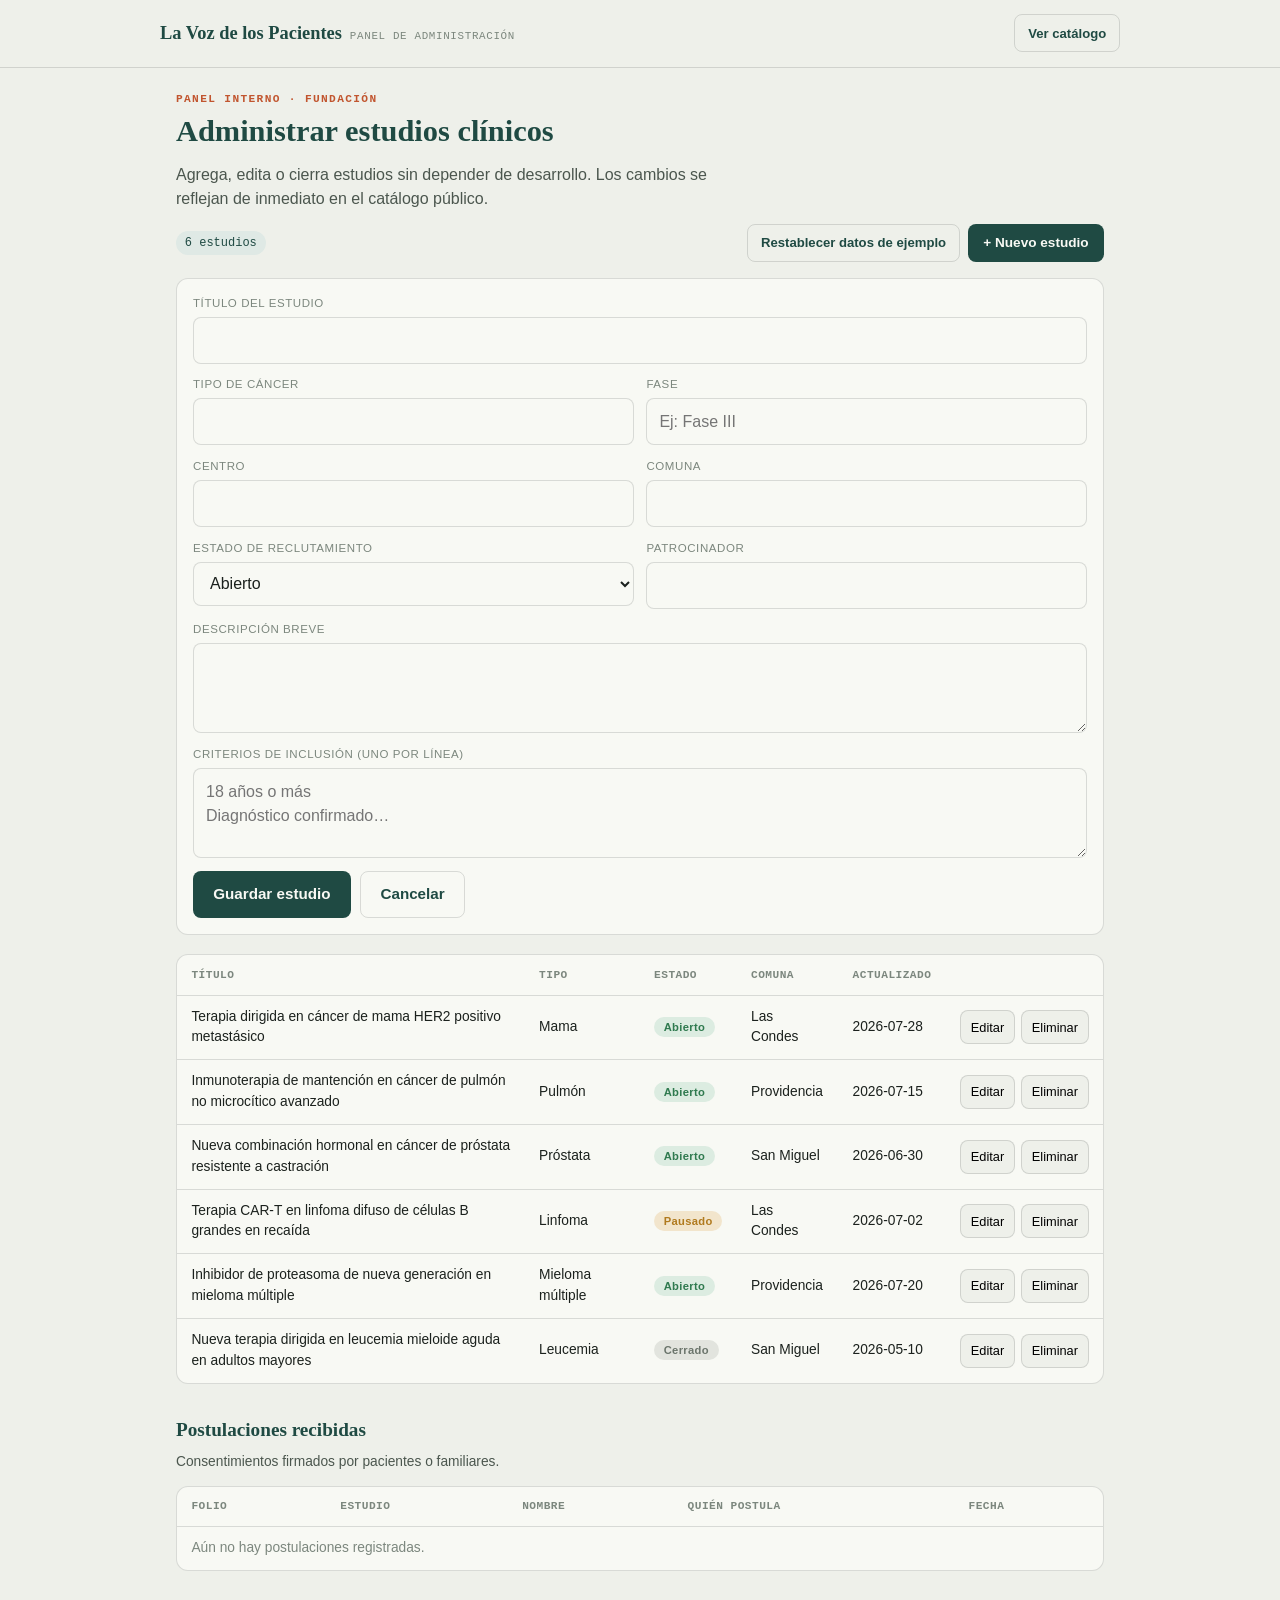
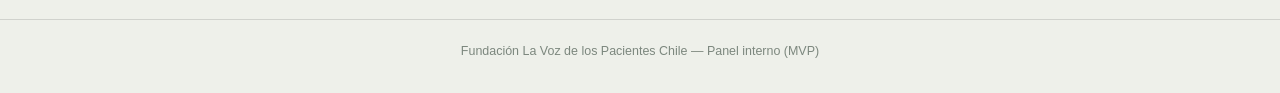
==== admin.html @ 6be52eda "MVP inicial: catálogo, ficha de estudio, consentimiento informado y admin Prototipo cliente-only (si" ====
<!DOCTYPE html>
<html lang="es-CL">
<head>
<meta charset="UTF-8">
<meta name="viewport" content="width=device-width, initial-scale=1, viewport-fit=cover">
<title>Administración — Estudios Clínicos Oncológicos</title>
<meta name="theme-color" content="#1f4a43">
<link rel="manifest" href="./manifest.json">
<link rel="icon" href="./icons/icon-192.png">
<link rel="stylesheet" href="./css/estilos.css">
</head>
<body>

<header class="app-header">
  <div class="header-inner">
    <a class="brand" href="./index.html">
      <span class="mark">La Voz de los Pacientes</span>
      <span class="tagline">Panel de administración</span>
    </a>
    <a class="btn btn-ghost" href="./index.html" style="min-height:38px; padding:0.4rem 0.8rem; font-size:0.82rem;">Ver catálogo</a>
  </div>
</header>

<main class="container">
  <span class="eyebrow">Panel interno · Fundación</span>
  <h1>Administrar estudios clínicos</h1>
  <p class="lede">Agrega, edita o cierra estudios sin depender de desarrollo. Los cambios se reflejan de inmediato en el catálogo público.</p>

  <div class="admin-toolbar">
    <span class="badge-count" id="contador-estudios">0 estudios</span>
    <div style="display:flex; gap:0.5rem; flex-wrap:wrap;">
      <button class="btn btn-ghost" id="btn-restablecer" style="min-height:38px; padding:0.4rem 0.8rem; font-size:0.82rem;">Restablecer datos de ejemplo</button>
      <button class="btn btn-primary" id="btn-nuevo" style="min-height:38px; padding:0.4rem 0.9rem; font-size:0.85rem;">+ Nuevo estudio</button>
    </div>
  </div>

  <form class="admin-form" id="form-estudio" hidden>
    <input type="hidden" id="f-id">
    <div class="field span-2">
      <label for="f-titulo">Título del estudio</label>
      <input type="text" id="f-titulo" required>
    </div>
    <div class="field">
      <label for="f-cancer">Tipo de cáncer</label>
      <input type="text" id="f-cancer" required>
    </div>
    <div class="field">
      <label for="f-fase">Fase</label>
      <input type="text" id="f-fase" placeholder="Ej: Fase III" required>
    </div>
    <div class="field">
      <label for="f-centro">Centro</label>
      <input type="text" id="f-centro" required>
    </div>
    <div class="field">
      <label for="f-comuna">Comuna</label>
      <input type="text" id="f-comuna" required>
    </div>
    <div class="field">
      <label for="f-estado">Estado de reclutamiento</label>
      <select id="f-estado">
        <option value="abierto">Abierto</option>
        <option value="pausado">Pausado</option>
        <option value="cerrado">Cerrado</option>
      </select>
    </div>
    <div class="field">
      <label for="f-patrocinador">Patrocinador</label>
      <input type="text" id="f-patrocinador">
    </div>
    <div class="field span-2">
      <label for="f-descripcion">Descripción breve</label>
      <textarea id="f-descripcion" required></textarea>
    </div>
    <div class="field span-2">
      <label for="f-criterios">Criterios de inclusión (uno por línea)</label>
      <textarea id="f-criterios" placeholder="18 años o más&#10;Diagnóstico confirmado…"></textarea>
    </div>
    <div class="span-2" style="display:flex; gap:0.6rem;">
      <button type="submit" class="btn btn-primary">Guardar estudio</button>
      <button type="button" class="btn btn-ghost" id="btn-cancelar-form">Cancelar</button>
    </div>
  </form>

  <div class="admin-table-wrap">
    <table class="admin-table">
      <thead>
        <tr>
          <th>Título</th>
          <th>Tipo</th>
          <th>Estado</th>
          <th>Comuna</th>
          <th>Actualizado</th>
          <th></th>
        </tr>
      </thead>
      <tbody id="tabla-estudios"></tbody>
    </table>
  </div>

  <h2 style="margin-top:2rem;">Postulaciones recibidas</h2>
  <p class="lede" style="font-size:0.86rem;">Consentimientos firmados por pacientes o familiares.</p>
  <div class="admin-table-wrap">
    <table class="admin-table">
      <thead>
        <tr>
          <th>Folio</th>
          <th>Estudio</th>
          <th>Nombre</th>
          <th>Quién postula</th>
          <th>Fecha</th>
        </tr>
      </thead>
      <tbody id="tabla-postulaciones"></tbody>
    </table>
  </div>
</main>

<footer class="app-footer">
  Fundación La Voz de los Pacientes Chile — Panel interno (MVP)
</footer>

<div id="toast" class="toast"></div>

<script src="./js/estudios.js"></script>
<script src="./js/admin.js"></script>
</body>
</html>
---- css/estilos.css ----
/* ---------- Tokens ---------- */
:root {
  --paper: #eef0ea;
  --paper-raised: #f8f9f4;
  --ink: #1b211d;
  --ink-soft: #4b564e;
  --ink-faint: #7c877e;
  --primary: #1f4a43;
  --primary-soft: #dfe9e5;
  --accent: #c1552f;
  --accent-soft: #f3ded4;
  --gold: #b98a2e;
  --line: rgba(27, 33, 29, 0.14);
  --shadow: 0 1px 2px rgba(20, 30, 25, 0.06), 0 8px 24px rgba(20, 30, 25, 0.08);

  --status-open: #2f7a4f;
  --status-open-bg: #dcece1;
  --status-paused: #b07a1e;
  --status-paused-bg: #f2e5cc;
  --status-closed: #6b756c;
  --status-closed-bg: #e2e4de;

  --radius: 12px;
  --radius-sm: 8px;
  --font-display: Georgia, "Iowan Old Style", "Palatino Linotype", serif;
  --font-body: -apple-system, "Segoe UI", Roboto, "Helvetica Neue", Arial, sans-serif;
  --font-mono: ui-monospace, "SF Mono", Consolas, monospace;
}

@media (prefers-color-scheme: dark) {
  :root {
    --paper: #131e1a;
    --paper-raised: #1a2823;
    --ink: #ecefe8;
    --ink-soft: #aebaaf;
    --ink-faint: #7f8c80;
    --primary: #74c2b0;
    --primary-soft: #203330;
    --accent: #e2895e;
    --accent-soft: #3a2a21;
    --gold: #dab160;
    --line: rgba(236, 239, 232, 0.16);
    --shadow: 0 1px 2px rgba(0, 0, 0, 0.35), 0 8px 24px rgba(0, 0, 0, 0.3);
    --status-open: #6fc796;
    --status-open-bg: #1c3226;
    --status-paused: #dab160;
    --status-paused-bg: #362a17;
    --status-closed: #9aa39b;
    --status-closed-bg: #232e28;
  }
}
:root[data-theme="dark"] {
  --paper: #131e1a;
  --paper-raised: #1a2823;
  --ink: #ecefe8;
  --ink-soft: #aebaaf;
  --ink-faint: #7f8c80;
  --primary: #74c2b0;
  --primary-soft: #203330;
  --accent: #e2895e;
  --accent-soft: #3a2a21;
  --gold: #dab160;
  --line: rgba(236, 239, 232, 0.16);
  --shadow: 0 1px 2px rgba(0, 0, 0, 0.35), 0 8px 24px rgba(0, 0, 0, 0.3);
  --status-open: #6fc796;
  --status-open-bg: #1c3226;
  --status-paused: #dab160;
  --status-paused-bg: #362a17;
  --status-closed: #9aa39b;
  --status-closed-bg: #232e28;
}
:root[data-theme="light"] {
  --paper: #eef0ea;
  --paper-raised: #f8f9f4;
  --ink: #1b211d;
  --ink-soft: #4b564e;
  --ink-faint: #7c877e;
  --primary: #1f4a43;
  --primary-soft: #dfe9e5;
  --accent: #c1552f;
  --accent-soft: #f3ded4;
  --gold: #b98a2e;
  --line: rgba(27, 33, 29, 0.14);
  --shadow: 0 1px 2px rgba(20, 30, 25, 0.06), 0 8px 24px rgba(20, 30, 25, 0.08);
  --status-open: #2f7a4f;
  --status-open-bg: #dcece1;
  --status-paused: #b07a1e;
  --status-paused-bg: #f2e5cc;
  --status-closed: #6b756c;
  --status-closed-bg: #e2e4de;
}

/* ---------- Reset ---------- */
* { box-sizing: border-box; }
html { -webkit-text-size-adjust: 100%; }
body {
  margin: 0;
  background: var(--paper);
  color: var(--ink);
  font-family: var(--font-body);
  line-height: 1.5;
  -webkit-font-smoothing: antialiased;
}
img { max-width: 100%; display: block; }
a { color: inherit; }
button { font: inherit; }
:focus-visible {
  outline: 2px solid var(--accent);
  outline-offset: 2px;
}

/* ---------- Layout shell ---------- */
.app-header {
  position: sticky;
  top: 0;
  z-index: 10;
  background: var(--paper);
  border-bottom: 1px solid var(--line);
  padding: 0.9rem 1rem;
}
.app-header .header-inner {
  max-width: 960px;
  margin: 0 auto;
  display: flex;
  align-items: center;
  justify-content: space-between;
  gap: 0.75rem;
}
.brand {
  display: flex;
  align-items: baseline;
  gap: 0.5rem;
  text-decoration: none;
  color: var(--primary);
  min-width: 0;
  flex-shrink: 1;
}
.brand .mark {
  font-family: var(--font-display);
  font-weight: 700;
  font-size: 1.15rem;
  overflow: hidden;
  text-overflow: ellipsis;
  white-space: nowrap;
  min-width: 0;
}
.brand .tagline {
  font-family: var(--font-mono);
  font-size: 0.68rem;
  letter-spacing: 0.06em;
  text-transform: uppercase;
  color: var(--ink-faint);
  display: none;
}
@media (min-width: 600px) {
  .brand .tagline { display: inline; }
}
.header-inner .btn { flex-shrink: 0; }

.container {
  max-width: 960px;
  margin: 0 auto;
  padding: 1.1rem 1rem 3rem;
}

.app-footer {
  border-top: 1px solid var(--line);
  padding: 1.4rem 1rem 2rem;
  text-align: center;
  font-size: 0.78rem;
  color: var(--ink-faint);
}

/* ---------- Typography ---------- */
h1, h2, h3 {
  font-family: var(--font-display);
  color: var(--primary);
  text-wrap: balance;
  margin: 0 0 0.5rem;
}
h1 { font-size: clamp(1.5rem, 5vw, 1.9rem); }
h2 { font-size: 1.2rem; }
h3 { font-size: 1.02rem; }
p { margin: 0 0 0.8rem; }
.eyebrow {
  font-family: var(--font-mono);
  font-size: 0.7rem;
  letter-spacing: 0.12em;
  text-transform: uppercase;
  color: var(--accent);
  font-weight: 600;
}
.lede {
  color: var(--ink-soft);
  max-width: 60ch;
}

/* ---------- Buttons ---------- */
.btn {
  display: inline-flex;
  align-items: center;
  justify-content: center;
  gap: 0.5rem;
  min-height: 46px;
  padding: 0.7rem 1.2rem;
  border-radius: var(--radius-sm);
  border: 1px solid transparent;
  font-size: 0.95rem;
  font-weight: 600;
  cursor: pointer;
  text-decoration: none;
  transition: transform 0.06s ease, background 0.15s ease;
}
.btn:active { transform: scale(0.98); }
.btn-primary { background: var(--primary); color: var(--paper-raised); }
.btn-primary:hover { background: color-mix(in srgb, var(--primary) 88%, black); }
.btn-accent { background: var(--accent); color: #fff8f4; }
.btn-ghost { background: transparent; color: var(--primary); border-color: var(--line); }
.btn-ghost:hover { background: var(--primary-soft); }
.btn-block { width: 100%; }
.btn[disabled] { opacity: 0.5; cursor: not-allowed; }

/* ---------- Filters ---------- */
.filters {
  display: flex;
  flex-direction: column;
  gap: 0.6rem;
  margin-bottom: 1.2rem;
}
.filters .filter-row {
  display: grid;
  grid-template-columns: 1fr 1fr;
  gap: 0.6rem;
}
.field {
  display: flex;
  flex-direction: column;
  gap: 0.3rem;
}
.field label {
  font-size: 0.72rem;
  text-transform: uppercase;
  letter-spacing: 0.05em;
  color: var(--ink-faint);
}
select, input[type="text"], input[type="search"], textarea {
  font: inherit;
  padding: 0.65rem 0.75rem;
  border-radius: var(--radius-sm);
  border: 1px solid var(--line);
  background: var(--paper-raised);
  color: var(--ink);
  min-height: 44px;
}
textarea { min-height: 90px; resize: vertical; }
.search-box {
  display: flex;
  gap: 0.5rem;
}
.search-box input { flex: 1; }

.chip-row {
  display: flex;
  gap: 0.5rem;
  flex-wrap: wrap;
}
.chip {
  font-size: 0.8rem;
  padding: 0.35rem 0.75rem;
  border-radius: 999px;
  border: 1px solid var(--line);
  background: var(--paper-raised);
  color: var(--ink-soft);
  cursor: pointer;
}
.chip[aria-pressed="true"] {
  background: var(--primary);
  border-color: var(--primary);
  color: var(--paper-raised);
}

/* ---------- Study cards ---------- */
.result-count {
  font-size: 0.8rem;
  color: var(--ink-faint);
  margin-bottom: 0.7rem;
}
.study-grid {
  display: grid;
  grid-template-columns: 1fr;
  gap: 0.9rem;
}
@media (min-width: 640px) {
  .study-grid { grid-template-columns: 1fr 1fr; }
}
@media (min-width: 900px) {
  .study-grid { grid-template-columns: 1fr 1fr 1fr; }
}

.study-card {
  display: flex;
  flex-direction: column;
  gap: 0.55rem;
  background: var(--paper-raised);
  border: 1px solid var(--line);
  border-radius: var(--radius);
  padding: 1rem;
  text-decoration: none;
  color: var(--ink);
  box-shadow: var(--shadow);
}
.study-card .top-row {
  display: flex;
  justify-content: space-between;
  align-items: flex-start;
  gap: 0.5rem;
}
.study-card h3 { margin: 0; font-size: 1rem; }
.study-card .center {
  font-size: 0.82rem;
  color: var(--ink-soft);
}
.study-card .meta {
  font-family: var(--font-mono);
  font-size: 0.74rem;
  color: var(--ink-faint);
  display: flex;
  gap: 0.5rem;
  flex-wrap: wrap;
}

.status-pill {
  font-size: 0.7rem;
  font-weight: 700;
  letter-spacing: 0.03em;
  padding: 0.25rem 0.6rem;
  border-radius: 999px;
  white-space: nowrap;
  flex-shrink: 0;
}
.status-abierto { background: var(--status-open-bg); color: var(--status-open); }
.status-pausado { background: var(--status-paused-bg); color: var(--status-paused); }
.status-cerrado { background: var(--status-closed-bg); color: var(--status-closed); }

.empty-state {
  text-align: center;
  padding: 3rem 1rem;
  color: var(--ink-faint);
}

/* ---------- Study detail ---------- */
.detail-header {
  margin-bottom: 1rem;
}
.detail-header .top-row {
  display: flex;
  justify-content: space-between;
  align-items: flex-start;
  gap: 0.75rem;
  margin-bottom: 0.4rem;
}
.detail-block {
  background: var(--paper-raised);
  border: 1px solid var(--line);
  border-radius: var(--radius);
  padding: 1rem;
  margin-bottom: 0.9rem;
}
.detail-block h3 {
  font-size: 0.85rem;
  text-transform: uppercase;
  letter-spacing: 0.04em;
  color: var(--ink-faint);
  font-family: var(--font-mono);
  margin-bottom: 0.6rem;
}
.criteria-list {
  margin: 0;
  padding-left: 1.1rem;
}
.criteria-list li { margin-bottom: 0.4rem; font-size: 0.92rem; }

.info-grid {
  display: grid;
  grid-template-columns: 1fr 1fr;
  gap: 0.8rem;
}
.info-grid .item .label {
  font-size: 0.7rem;
  text-transform: uppercase;
  color: var(--ink-faint);
  letter-spacing: 0.04em;
}
.info-grid .item .value {
  font-weight: 600;
  font-size: 0.95rem;
}

.sticky-cta {
  position: sticky;
  bottom: 0;
  padding: 0.8rem 1rem calc(0.8rem + env(safe-area-inset-bottom));
  background: linear-gradient(to top, var(--paper) 70%, transparent);
  margin: 0 -1rem;
}

/* ---------- Consent modal ---------- */
.modal-overlay {
  position: fixed;
  inset: 0;
  background: rgba(15, 20, 17, 0.5);
  display: flex;
  align-items: flex-end;
  justify-content: center;
  z-index: 50;
  padding: 0;
}
@media (min-width: 640px) {
  .modal-overlay { align-items: center; padding: 1.5rem; }
}
.modal-overlay[hidden] { display: none; }

.modal {
  background: var(--paper);
  width: 100%;
  max-width: 560px;
  max-height: 92vh;
  overflow-y: auto;
  border-radius: var(--radius) var(--radius) 0 0;
  padding: 1.25rem;
  box-shadow: var(--shadow);
}
@media (min-width: 640px) {
  .modal { border-radius: var(--radius); }
}
.modal-header {
  display: flex;
  justify-content: space-between;
  align-items: flex-start;
  gap: 0.75rem;
  margin-bottom: 0.9rem;
}
.modal-close {
  background: none;
  border: none;
  font-size: 1.3rem;
  color: var(--ink-faint);
  cursor: pointer;
  line-height: 1;
  padding: 0.25rem;
}
.consent-text {
  background: var(--paper-raised);
  border: 1px solid var(--line);
  border-radius: var(--radius-sm);
  padding: 0.9rem;
  font-size: 0.86rem;
  color: var(--ink-soft);
  max-height: 180px;
  overflow-y: auto;
  margin-bottom: 1rem;
}
.consent-text p { margin-bottom: 0.6rem; }
.consent-text p:last-child { margin-bottom: 0; }

.checkbox-row {
  display: flex;
  align-items: flex-start;
  gap: 0.6rem;
  margin-bottom: 1rem;
  font-size: 0.88rem;
}
.checkbox-row input { width: 20px; height: 20px; flex-shrink: 0; margin-top: 0.1rem; }

.signature-field label { display: block; margin-bottom: 0.35rem; }
.signature-pad-wrap {
  border: 1px dashed var(--line);
  border-radius: var(--radius-sm);
  background: #fff;
  position: relative;
  touch-action: none;
}
@media (prefers-color-scheme: dark) {
  .signature-pad-wrap { background: #1e2b26; }
}
:root[data-theme="dark"] .signature-pad-wrap { background: #1e2b26; }
#firma-canvas {
  width: 100%;
  height: 140px;
  display: block;
  cursor: crosshair;
}
.signature-hint {
  position: absolute;
  inset: 0;
  display: flex;
  align-items: center;
  justify-content: center;
  color: var(--ink-faint);
  font-size: 0.8rem;
  pointer-events: none;
}
.signature-actions {
  display: flex;
  justify-content: space-between;
  align-items: center;
  margin: 0.5rem 0 1.1rem;
  font-size: 0.8rem;
}
.link-btn {
  background: none;
  border: none;
  color: var(--accent);
  font-weight: 600;
  cursor: pointer;
  padding: 0.25rem;
}
.consent-meta {
  font-family: var(--font-mono);
  font-size: 0.72rem;
  color: var(--ink-faint);
  margin-bottom: 1rem;
}

/* ---------- Confirmation ---------- */
.confirm-panel {
  text-align: center;
  padding: 1.5rem 1rem;
}
.confirm-icon {
  width: 56px;
  height: 56px;
  border-radius: 50%;
  background: var(--status-open-bg);
  color: var(--status-open);
  display: flex;
  align-items: center;
  justify-content: center;
  margin: 0 auto 1rem;
  font-size: 1.6rem;
}

/* ---------- Admin ---------- */
.admin-toolbar {
  display: flex;
  justify-content: space-between;
  align-items: center;
  gap: 0.75rem;
  margin-bottom: 1rem;
  flex-wrap: wrap;
}
.admin-table-wrap {
  overflow-x: auto;
  border: 1px solid var(--line);
  border-radius: var(--radius);
  background: var(--paper-raised);
}
table.admin-table {
  width: 100%;
  border-collapse: collapse;
  font-size: 0.86rem;
  min-width: 640px;
}
table.admin-table th, table.admin-table td {
  text-align: left;
  padding: 0.7rem 0.9rem;
  border-bottom: 1px solid var(--line);
  vertical-align: middle;
}
table.admin-table th {
  font-family: var(--font-mono);
  font-size: 0.7rem;
  text-transform: uppercase;
  letter-spacing: 0.04em;
  color: var(--ink-faint);
}
table.admin-table tr:last-child td { border-bottom: none; }
.row-actions { display: flex; gap: 0.4rem; }
.icon-btn {
  border: 1px solid var(--line);
  background: var(--paper);
  border-radius: var(--radius-sm);
  padding: 0.4rem 0.6rem;
  cursor: pointer;
  font-size: 0.8rem;
}

.admin-form {
  display: grid;
  gap: 0.8rem;
  background: var(--paper-raised);
  border: 1px solid var(--line);
  border-radius: var(--radius);
  padding: 1rem;
  margin-bottom: 1.2rem;
}
@media (min-width: 640px) {
  .admin-form { grid-template-columns: 1fr 1fr; }
  .admin-form .span-2 { grid-column: 1 / -1; }
}

.badge-count {
  font-family: var(--font-mono);
  font-size: 0.75rem;
  background: var(--primary-soft);
  color: var(--primary);
  padding: 0.2rem 0.55rem;
  border-radius: 999px;
}

.toast {
  position: fixed;
  left: 50%;
  bottom: 1.2rem;
  transform: translateX(-50%);
  background: var(--primary);
  color: var(--paper-raised);
  padding: 0.7rem 1.1rem;
  border-radius: var(--radius-sm);
  font-size: 0.86rem;
  box-shadow: var(--shadow);
  z-index: 60;
  opacity: 0;
  pointer-events: none;
  transition: opacity 0.2s ease, transform 0.2s ease;
}
.toast.show { opacity: 1; transform: translateX(-50%) translateY(-4px); }

.install-banner {
  display: none;
  align-items: center;
  justify-content: space-between;
  gap: 0.75rem;
  background: var(--primary-soft);
  border: 1px solid var(--line);
  border-radius: var(--radius-sm);
  padding: 0.7rem 0.9rem;
  margin-bottom: 1rem;
  font-size: 0.85rem;
}
.install-banner.show { display: flex; }

.visually-hidden {
  position: absolute;
  width: 1px; height: 1px;
  overflow: hidden;
  clip: rect(0 0 0 0);
  white-space: nowrap;
}

@media (prefers-reduced-motion: reduce) {
  * { transition: none !important; animation: none !important; }
}
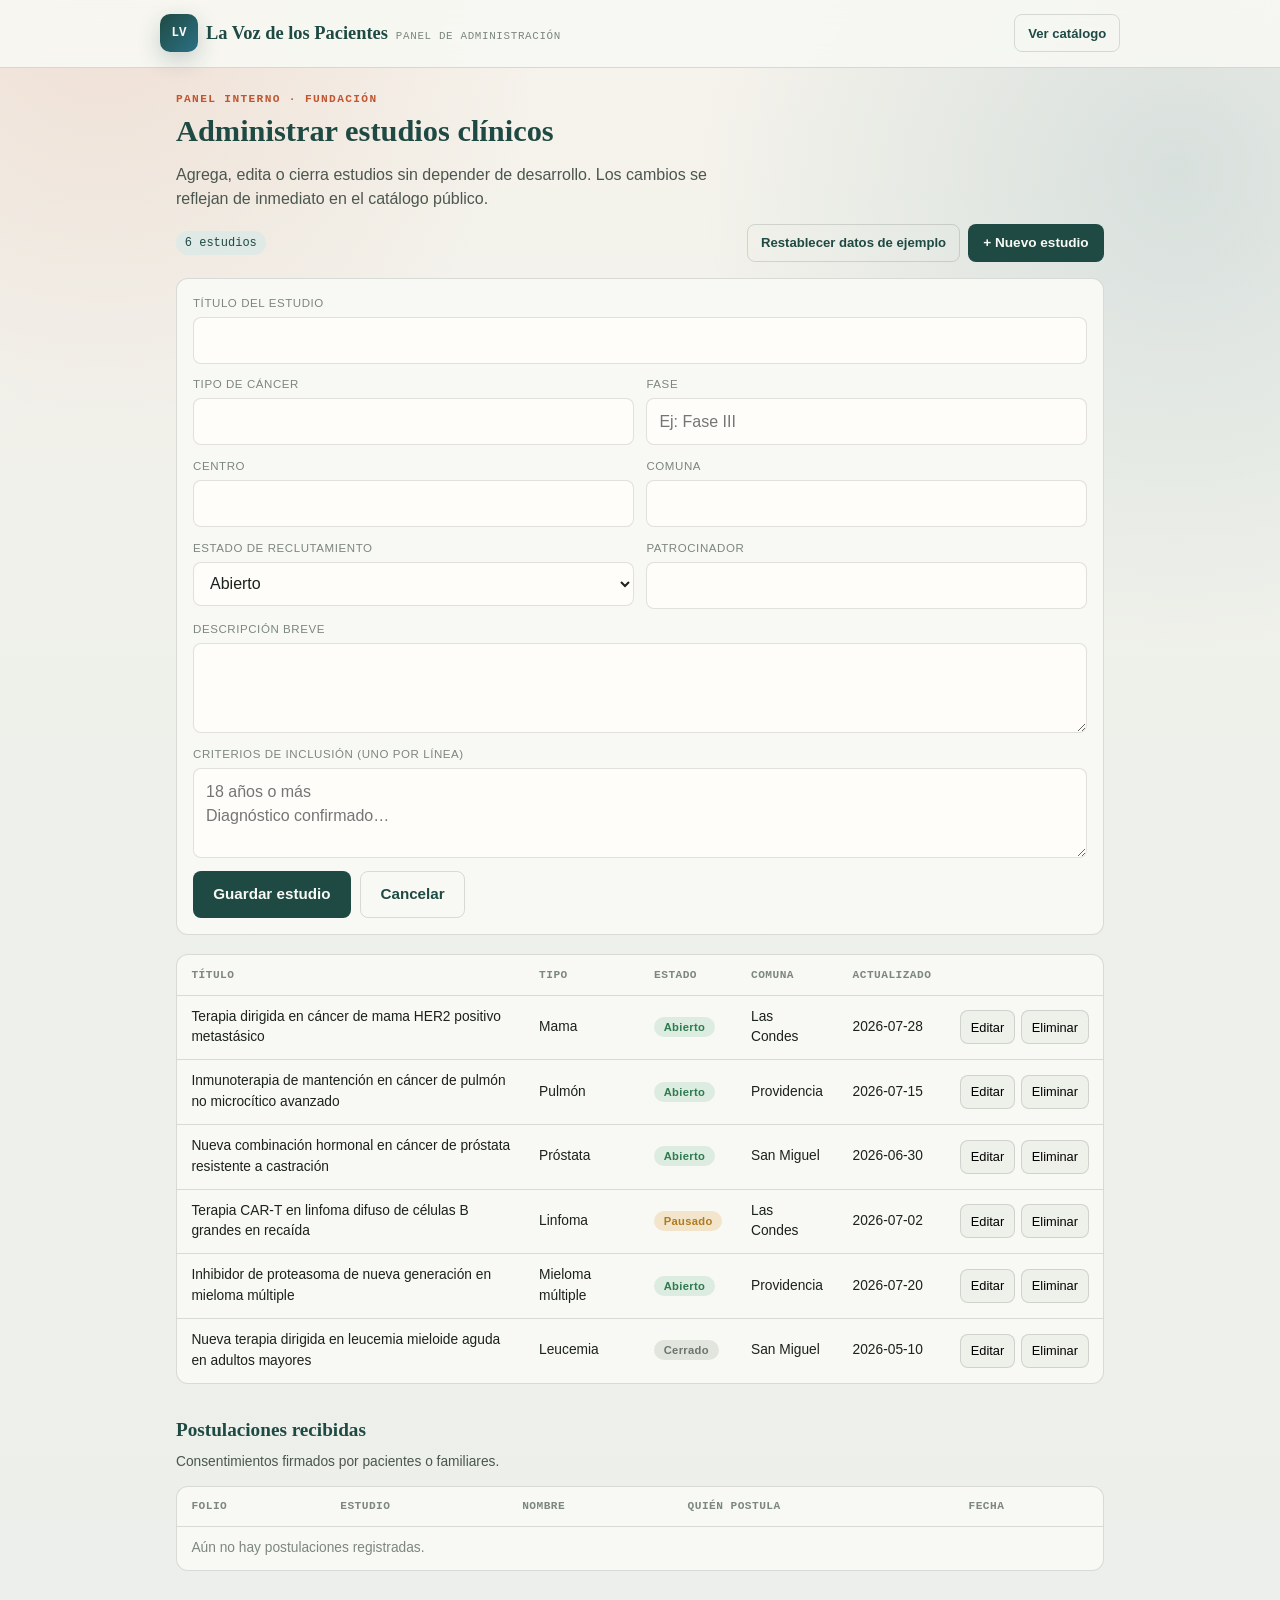
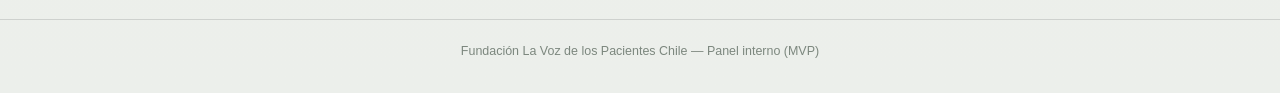
==== commit 358ead77: "Activa capa visual en administración" ====
--- a/admin.html
+++ b/admin.html
@@ -8,14 +8,18 @@
 <link rel="manifest" href="./manifest.json">
 <link rel="icon" href="./icons/icon-192.png">
 <link rel="stylesheet" href="./css/estilos.css">
+<link rel="stylesheet" href="./css/refresh.css">
 </head>
 <body>
 
 <header class="app-header">
   <div class="header-inner">
     <a class="brand" href="./index.html">
-      <span class="mark">La Voz de los Pacientes</span>
-      <span class="tagline">Panel de administración</span>
+      <span class="brand-mark" aria-hidden="true">LV</span>
+      <span class="brand-copy">
+        <span class="mark">La Voz de los Pacientes</span>
+        <span class="tagline">Panel de administración</span>
+      </span>
     </a>
     <a class="btn btn-ghost" href="./index.html" style="min-height:38px; padding:0.4rem 0.8rem; font-size:0.82rem;">Ver catálogo</a>
   </div>
--- a/css/refresh.css
+++ b/css/refresh.css
@@ -0,0 +1,506 @@
+body {
+  background:
+    radial-gradient(circle at 8% 0%, rgba(193, 85, 47, 0.12), transparent 28rem),
+    radial-gradient(circle at 92% 10%, rgba(43, 112, 132, 0.14), transparent 30rem),
+    linear-gradient(180deg, #f6f3ec 0%, var(--paper) 42%, #ecefeb 100%);
+}
+
+.app-header {
+  background: rgba(248, 249, 244, 0.88);
+  backdrop-filter: blur(16px);
+}
+
+.brand {
+  align-items: center;
+}
+
+.brand-mark {
+  width: 38px;
+  height: 38px;
+  border-radius: 10px;
+  display: none;
+  align-items: center;
+  justify-content: center;
+  background: linear-gradient(135deg, var(--primary), #2b7084);
+  color: #fff8f4;
+  font-family: var(--font-mono);
+  font-size: 0.78rem;
+  font-weight: 800;
+  box-shadow: 0 8px 22px rgba(31, 74, 67, 0.22);
+}
+
+.brand-copy {
+  display: flex;
+  align-items: baseline;
+  gap: 0.5rem;
+  min-width: 0;
+}
+
+@media (min-width: 520px) {
+  .brand-mark { display: inline-flex; }
+}
+
+.catalog-container {
+  padding-top: 1rem;
+}
+
+.catalog-hero {
+  display: grid;
+  grid-template-columns: 1fr;
+  gap: 1rem;
+  align-items: stretch;
+  margin: 0 0 1rem;
+  padding: 1rem;
+  border: 1px solid rgba(27, 33, 29, 0.12);
+  border-radius: 16px;
+  background:
+    linear-gradient(135deg, rgba(255, 255, 255, 0.74), rgba(248, 249, 244, 0.88)),
+    linear-gradient(135deg, rgba(31, 74, 67, 0.14), rgba(193, 85, 47, 0.10));
+  box-shadow: 0 16px 44px rgba(20, 30, 25, 0.10);
+  overflow: hidden;
+}
+
+@media (min-width: 760px) {
+  .catalog-hero {
+    grid-template-columns: minmax(0, 1fr) 240px;
+    padding: 1.25rem;
+  }
+}
+
+.catalog-hero h1,
+.detail-hero h1 {
+  font-family: var(--font-body);
+  font-weight: 800;
+  letter-spacing: 0;
+  color: #173d37;
+  font-size: clamp(1.7rem, 4.4vw, 2.7rem);
+  line-height: 1.05;
+  margin-top: 0.25rem;
+}
+
+.hero-actions {
+  display: flex;
+  gap: 0.65rem;
+  flex-wrap: wrap;
+  margin-top: 1rem;
+}
+
+.hero-panel {
+  min-height: 210px;
+  border-radius: 14px;
+  padding: 1rem;
+  color: #fff8f4;
+  background:
+    linear-gradient(150deg, rgba(31, 74, 67, 0.96), rgba(43, 112, 132, 0.94)),
+    repeating-linear-gradient(135deg, rgba(255,255,255,0.12) 0 1px, transparent 1px 12px);
+  display: flex;
+  flex-direction: column;
+  justify-content: space-between;
+  box-shadow: 0 16px 32px rgba(31, 74, 67, 0.22);
+}
+
+.hero-panel-top,
+.card-footer,
+.section-heading,
+.journey-strip {
+  display: flex;
+  align-items: center;
+}
+
+.hero-panel-top {
+  gap: 0.45rem;
+  font-size: 0.78rem;
+  color: rgba(255, 248, 244, 0.78);
+}
+
+.pulse-dot {
+  width: 9px;
+  height: 9px;
+  border-radius: 999px;
+  background: #7ce0a0;
+  box-shadow: 0 0 0 6px rgba(124, 224, 160, 0.16);
+}
+
+.hero-panel-main {
+  font-size: 4.2rem;
+  line-height: 0.95;
+  font-weight: 850;
+}
+
+.hero-panel-label,
+.hero-mini-grid span {
+  color: rgba(255, 248, 244, 0.72);
+}
+
+.hero-mini-grid {
+  display: grid;
+  grid-template-columns: 1fr 1fr;
+  gap: 0.6rem;
+}
+
+.hero-mini-grid div {
+  border-top: 1px solid rgba(255, 255, 255, 0.18);
+  padding-top: 0.65rem;
+}
+
+.hero-mini-grid strong {
+  display: block;
+  font-size: 1.25rem;
+}
+
+.stats-row {
+  display: grid;
+  grid-template-columns: repeat(3, 1fr);
+  gap: 0.7rem;
+  margin-bottom: 0.95rem;
+}
+
+.stat-card {
+  border: 1px solid var(--line);
+  border-radius: 12px;
+  background: rgba(248, 249, 244, 0.82);
+  padding: 0.85rem;
+  box-shadow: 0 8px 24px rgba(20, 30, 25, 0.06);
+}
+
+.stat-label {
+  display: block;
+  color: var(--ink-faint);
+  font-size: 0.72rem;
+  text-transform: uppercase;
+  letter-spacing: 0.05em;
+}
+
+.stat-card strong {
+  display: block;
+  margin-top: 0.15rem;
+  font-size: 1.65rem;
+  color: #173d37;
+}
+
+.filters-panel {
+  border: 1px solid var(--line);
+  border-radius: 14px;
+  background: rgba(248, 249, 244, 0.92);
+  padding: 0.9rem;
+  box-shadow: 0 10px 28px rgba(20, 30, 25, 0.07);
+}
+
+.search-box input,
+select,
+input[type="text"],
+input[type="search"],
+textarea {
+  background: #fffdfa;
+  border-color: rgba(27, 33, 29, 0.13);
+}
+
+.search-box input:focus,
+select:focus,
+input:focus,
+textarea:focus {
+  border-color: rgba(193, 85, 47, 0.55);
+  box-shadow: 0 0 0 4px rgba(193, 85, 47, 0.10);
+  outline: none;
+}
+
+.chip {
+  min-height: 36px;
+  border-radius: 9px;
+  font-weight: 700;
+}
+
+.chip[aria-pressed="true"] {
+  background: #173d37;
+  box-shadow: 0 8px 18px rgba(31, 74, 67, 0.18);
+}
+
+.section-heading {
+  justify-content: space-between;
+  gap: 1rem;
+  margin: 1.25rem 0 0.75rem;
+}
+
+.section-heading h2 {
+  font-family: var(--font-body);
+  font-size: 1.2rem;
+  font-weight: 800;
+  color: #173d37;
+  margin: 0;
+}
+
+.result-count {
+  margin: 0;
+  font-weight: 700;
+}
+
+.study-grid {
+  gap: 1rem;
+}
+
+.study-card {
+  position: relative;
+  min-height: 330px;
+  border-radius: 14px;
+  padding: 0.95rem;
+  overflow: hidden;
+  background: rgba(255, 253, 250, 0.94);
+  box-shadow: 0 10px 30px rgba(20, 30, 25, 0.08);
+  transition: transform 0.16s ease, box-shadow 0.16s ease, border-color 0.16s ease;
+}
+
+.study-card:hover {
+  transform: translateY(-3px);
+  border-color: rgba(193, 85, 47, 0.36);
+  box-shadow: 0 18px 44px rgba(20, 30, 25, 0.14);
+}
+
+.study-card::before {
+  content: "";
+  position: absolute;
+  inset: 0 0 auto 0;
+  height: 5px;
+  background: linear-gradient(90deg, var(--primary), #2b7084, var(--accent));
+}
+
+.card-visual {
+  width: 54px;
+  height: 54px;
+  border-radius: 14px;
+  display: flex;
+  align-items: center;
+  justify-content: center;
+  background: linear-gradient(135deg, rgba(31, 74, 67, 0.12), rgba(43, 112, 132, 0.18));
+  color: #173d37;
+  font-family: var(--font-mono);
+  font-weight: 900;
+}
+
+.study-card .top-row {
+  align-items: center;
+}
+
+.card-phase {
+  font-family: var(--font-mono);
+  font-size: 0.72rem;
+  color: var(--ink-faint);
+}
+
+.study-card h3 {
+  font-family: var(--font-body);
+  font-size: 1.02rem;
+  line-height: 1.25;
+  color: var(--ink);
+}
+
+.card-description {
+  margin: 0;
+  color: var(--ink-soft);
+  font-size: 0.88rem;
+}
+
+.card-meta-list {
+  display: grid;
+  gap: 0.45rem;
+  margin-top: auto;
+}
+
+.card-meta-list div {
+  display: grid;
+  grid-template-columns: 86px 1fr;
+  gap: 0.5rem;
+  align-items: baseline;
+  padding-top: 0.45rem;
+  border-top: 1px solid rgba(27, 33, 29, 0.08);
+}
+
+.card-meta-list span {
+  color: var(--ink-faint);
+  font-size: 0.72rem;
+}
+
+.card-meta-list strong {
+  color: var(--ink);
+  font-size: 0.82rem;
+}
+
+.card-footer {
+  justify-content: space-between;
+  gap: 0.75rem;
+  color: var(--ink-faint);
+  font-size: 0.78rem;
+}
+
+.card-footer strong {
+  color: var(--accent);
+  white-space: nowrap;
+}
+
+.detail-hero {
+  display: grid;
+  gap: 1rem;
+  margin-bottom: 1rem;
+  padding: 1rem;
+  border-radius: 16px;
+  border: 1px solid var(--line);
+  background: rgba(248, 249, 244, 0.9);
+  box-shadow: 0 16px 44px rgba(20, 30, 25, 0.10);
+}
+
+@media (min-width: 760px) {
+  .detail-hero { grid-template-columns: minmax(0, 1fr) 260px; }
+}
+
+.detail-side {
+  border-radius: 14px;
+  background: #173d37;
+  color: #fff8f4;
+  padding: 1rem;
+}
+
+.detail-side-label {
+  display: block;
+  font-family: var(--font-mono);
+  font-size: 0.72rem;
+  text-transform: uppercase;
+  color: rgba(255, 248, 244, 0.68);
+}
+
+.detail-side strong {
+  display: block;
+  margin: 0.25rem 0 0.5rem;
+  font-size: 1.5rem;
+}
+
+.detail-side p {
+  margin: 0;
+  color: rgba(255, 248, 244, 0.76);
+}
+
+.journey-strip {
+  justify-content: space-between;
+  gap: 0.65rem;
+  margin-bottom: 1rem;
+  overflow-x: auto;
+}
+
+.journey-strip div {
+  flex: 1 0 180px;
+  display: flex;
+  align-items: center;
+  gap: 0.55rem;
+  padding: 0.75rem;
+  border-radius: 12px;
+  border: 1px solid var(--line);
+  background: rgba(255, 253, 250, 0.9);
+}
+
+.journey-strip span {
+  width: 28px;
+  height: 28px;
+  border-radius: 8px;
+  display: inline-flex;
+  align-items: center;
+  justify-content: center;
+  background: var(--accent);
+  color: #fff8f4;
+  font-weight: 800;
+}
+
+.journey-strip strong {
+  font-size: 0.88rem;
+}
+
+.detail-grid {
+  display: grid;
+  gap: 0.9rem;
+}
+
+@media (min-width: 760px) {
+  .detail-grid { grid-template-columns: 0.85fr 1.15fr; }
+}
+
+.detail-block {
+  border-radius: 14px;
+  background: rgba(255, 253, 250, 0.92);
+  box-shadow: 0 8px 24px rgba(20, 30, 25, 0.06);
+}
+
+.detail-block-highlight {
+  border-color: rgba(193, 85, 47, 0.28);
+}
+
+.criteria-list {
+  list-style: none;
+  padding-left: 0;
+}
+
+.criteria-list li {
+  position: relative;
+  padding: 0.55rem 0 0.55rem 1.9rem;
+  border-bottom: 1px solid rgba(27, 33, 29, 0.08);
+}
+
+.criteria-list li:last-child { border-bottom: 0; }
+
+.criteria-list li::before {
+  content: "";
+  position: absolute;
+  left: 0;
+  top: 0.72rem;
+  width: 12px;
+  height: 12px;
+  border-radius: 4px;
+  background: linear-gradient(135deg, var(--primary), #2b7084);
+}
+
+.modal {
+  border: 1px solid rgba(255, 255, 255, 0.24);
+}
+
+.btn-accent {
+  box-shadow: 0 10px 22px rgba(193, 85, 47, 0.20);
+}
+
+@media (max-width: 620px) {
+  .stats-row { grid-template-columns: 1fr; }
+  .filters .filter-row { grid-template-columns: 1fr; }
+  .catalog-hero { border-radius: 12px; }
+  .hero-actions .btn { width: 100%; }
+  .section-heading { align-items: flex-start; flex-direction: column; }
+  .study-card { min-height: 0; }
+}
+
+@media (prefers-color-scheme: dark) {
+  body {
+    background:
+      radial-gradient(circle at 8% 0%, rgba(226, 137, 94, 0.12), transparent 28rem),
+      radial-gradient(circle at 92% 10%, rgba(116, 194, 176, 0.12), transparent 30rem),
+      var(--paper);
+  }
+  .app-header,
+  .catalog-hero,
+  .filters-panel,
+  .stat-card,
+  .study-card,
+  .detail-hero,
+  .detail-block,
+  .journey-strip div {
+    background-color: rgba(26, 40, 35, 0.92);
+  }
+  .catalog-hero h1,
+  .detail-hero h1,
+  .section-heading h2,
+  .stat-card strong,
+  .card-visual,
+  .study-card h3 {
+    color: var(--ink);
+  }
+  .search-box input,
+  select,
+  input[type="text"],
+  input[type="search"],
+  textarea {
+    background: #17231f;
+  }
+}
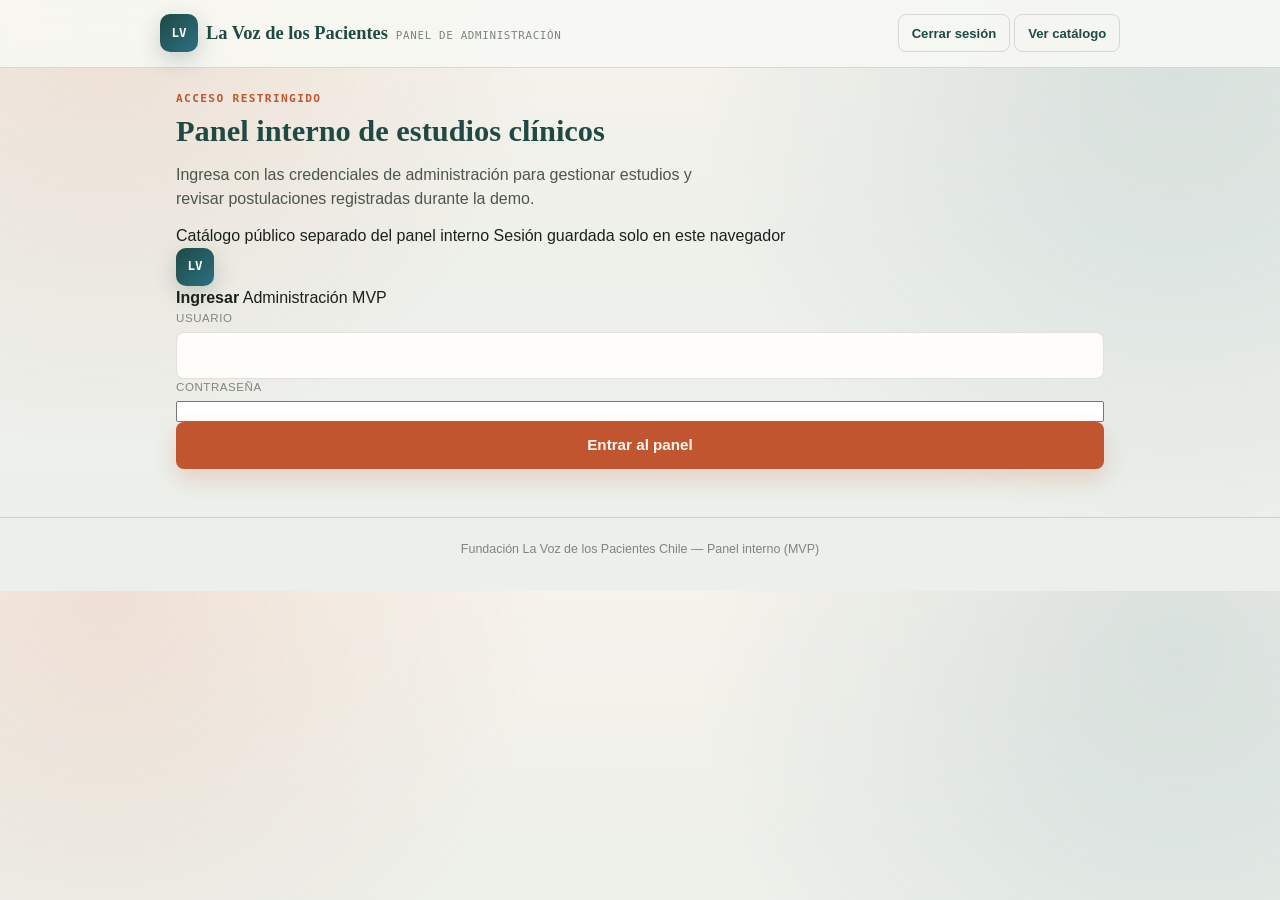
==== commit 6bf47a22: "Agrega acceso con credenciales al panel admin" ====
--- a/admin.html
+++ b/admin.html
@@ -21,14 +21,59 @@
         <span class="tagline">Panel de administración</span>
       </span>
     </a>
-    <a class="btn btn-ghost" href="./index.html" style="min-height:38px; padding:0.4rem 0.8rem; font-size:0.82rem;">Ver catálogo</a>
+    <div class="header-actions">
+      <button class="btn btn-ghost" id="btn-logout" type="button" hidden style="min-height:38px; padding:0.4rem 0.8rem; font-size:0.82rem;">Cerrar sesión</button>
+      <a class="btn btn-ghost" href="./index.html" style="min-height:38px; padding:0.4rem 0.8rem; font-size:0.82rem;">Ver catálogo</a>
+    </div>
   </div>
 </header>
 
-<main class="container">
-  <span class="eyebrow">Panel interno · Fundación</span>
-  <h1>Administrar estudios clínicos</h1>
-  <p class="lede">Agrega, edita o cierra estudios sin depender de desarrollo. Los cambios se reflejan de inmediato en el catálogo público.</p>
+<main class="container admin-login-screen" id="admin-login">
+  <section class="login-shell" aria-labelledby="login-title">
+    <div class="login-copy">
+      <span class="eyebrow">Acceso restringido</span>
+      <h1 id="login-title">Panel interno de estudios clínicos</h1>
+      <p class="lede">Ingresa con las credenciales de administración para gestionar estudios y revisar postulaciones registradas durante la demo.</p>
+      <div class="login-assurance">
+        <span>Catálogo público separado del panel interno</span>
+        <span>Sesión guardada solo en este navegador</span>
+      </div>
+    </div>
+
+    <form class="login-card" id="form-login" autocomplete="off">
+      <div class="login-card-header">
+        <span class="brand-mark login-mark" aria-hidden="true">LV</span>
+        <div>
+          <strong>Ingresar</strong>
+          <span>Administración MVP</span>
+        </div>
+      </div>
+      <div class="field">
+        <label for="login-usuario">Usuario</label>
+        <input type="text" id="login-usuario" autocomplete="username" required>
+      </div>
+      <div class="field">
+        <label for="login-clave">Contraseña</label>
+        <input type="password" id="login-clave" autocomplete="current-password" required>
+      </div>
+      <p class="login-error" id="login-error" hidden>Credenciales incorrectas.</p>
+      <button class="btn btn-accent btn-block" type="submit">Entrar al panel</button>
+    </form>
+  </section>
+</main>
+
+<main class="container admin-dashboard" id="admin-app" hidden>
+  <section class="admin-hero">
+    <div>
+      <span class="eyebrow">Panel interno · Fundación</span>
+      <h1>Administrar estudios clínicos</h1>
+      <p class="lede">Agrega, edita o cierra estudios sin depender de desarrollo. Los cambios se reflejan de inmediato en el catálogo público de este navegador.</p>
+    </div>
+    <div class="admin-hero-card">
+      <span>Sesión activa</span>
+      <strong>Administrador</strong>
+    </div>
+  </section>
 
   <div class="admin-toolbar">
     <span class="badge-count" id="contador-estudios">0 estudios</span>
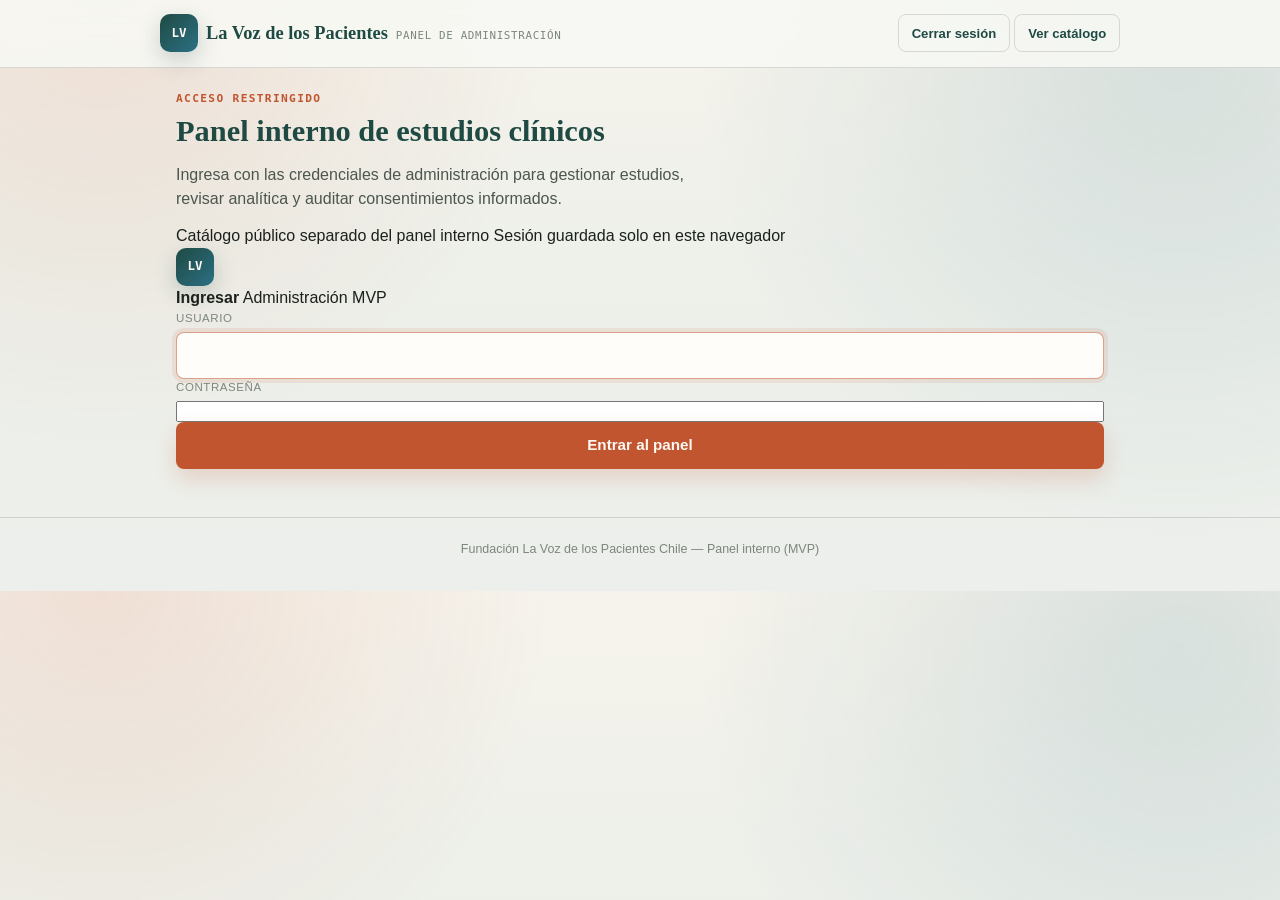
==== commit b2f53f47: "Agrega analítica y registro formal de consentimientos" ====
--- a/admin.html
+++ b/admin.html
@@ -33,7 +33,7 @@
     <div class="login-copy">
       <span class="eyebrow">Acceso restringido</span>
       <h1 id="login-title">Panel interno de estudios clínicos</h1>
-      <p class="lede">Ingresa con las credenciales de administración para gestionar estudios y revisar postulaciones registradas durante la demo.</p>
+      <p class="lede">Ingresa con las credenciales de administración para gestionar estudios, revisar analítica y auditar consentimientos informados.</p>
       <div class="login-assurance">
         <span>Catálogo público separado del panel interno</span>
         <span>Sesión guardada solo en este navegador</span>
@@ -67,12 +67,19 @@
     <div>
       <span class="eyebrow">Panel interno · Fundación</span>
       <h1>Administrar estudios clínicos</h1>
-      <p class="lede">Agrega, edita o cierra estudios sin depender de desarrollo. Los cambios se reflejan de inmediato en el catálogo público de este navegador.</p>
+      <p class="lede">Gestiona el catálogo, monitorea interés de pacientes y revisa los consentimientos informados registrados en este navegador.</p>
     </div>
     <div class="admin-hero-card">
       <span>Sesión activa</span>
       <strong>Administrador</strong>
     </div>
+  </section>
+
+  <section class="analytics-grid" aria-label="Analítica de visitas">
+    <div class="analytics-card"><span>Visitas</span><strong id="metric-visitas">0</strong></div>
+    <div class="analytics-card"><span>Sesiones</span><strong id="metric-sesiones">0</strong></div>
+    <div class="analytics-card"><span>Fichas vistas</span><strong id="metric-fichas">0</strong></div>
+    <div class="analytics-card"><span>Consentimientos</span><strong id="metric-consentimientos">0</strong></div>
   </section>
 
   <div class="admin-toolbar">
@@ -137,6 +144,7 @@
         <tr>
           <th>Título</th>
           <th>Tipo</th>
+          <th>Categoría</th>
           <th>Estado</th>
           <th>Comuna</th>
           <th>Actualizado</th>
@@ -147,23 +155,49 @@
     </table>
   </div>
 
-  <h2 style="margin-top:2rem;">Postulaciones recibidas</h2>
-  <p class="lede" style="font-size:0.86rem;">Consentimientos firmados por pacientes o familiares.</p>
+  <h2 style="margin-top:2rem;">Registro de consentimientos informados</h2>
+  <p class="lede" style="font-size:0.86rem;">Folio, firmante, respaldo técnico y firma digital capturada.</p>
   <div class="admin-table-wrap">
-    <table class="admin-table">
+    <table class="admin-table consent-table">
       <thead>
         <tr>
           <th>Folio</th>
           <th>Estudio</th>
-          <th>Nombre</th>
-          <th>Quién postula</th>
+          <th>Firmante</th>
+          <th>RUT</th>
           <th>Fecha</th>
+          <th>IP</th>
+          <th>Respaldo</th>
         </tr>
       </thead>
       <tbody id="tabla-postulaciones"></tbody>
     </table>
   </div>
+
+  <h2 style="margin-top:2rem;">Eventos recientes</h2>
+  <div class="admin-table-wrap">
+    <table class="admin-table events-table">
+      <thead>
+        <tr>
+          <th>Evento</th>
+          <th>Ruta</th>
+          <th>Fecha</th>
+        </tr>
+      </thead>
+      <tbody id="tabla-eventos"></tbody>
+    </table>
+  </div>
 </main>
+
+<div class="modal-overlay" id="modal-consentimiento-admin" hidden>
+  <div class="modal consent-record-modal" role="dialog" aria-modal="true" aria-labelledby="modal-consentimiento-titulo">
+    <div class="modal-header">
+      <h2 id="modal-consentimiento-titulo" style="margin:0;">Consentimiento informado</h2>
+      <button class="modal-close" id="btn-cerrar-consentimiento-admin" aria-label="Cerrar">×</button>
+    </div>
+    <div id="detalle-consentimiento-admin"></div>
+  </div>
+</div>
 
 <footer class="app-footer">
   Fundación La Voz de los Pacientes Chile — Panel interno (MVP)
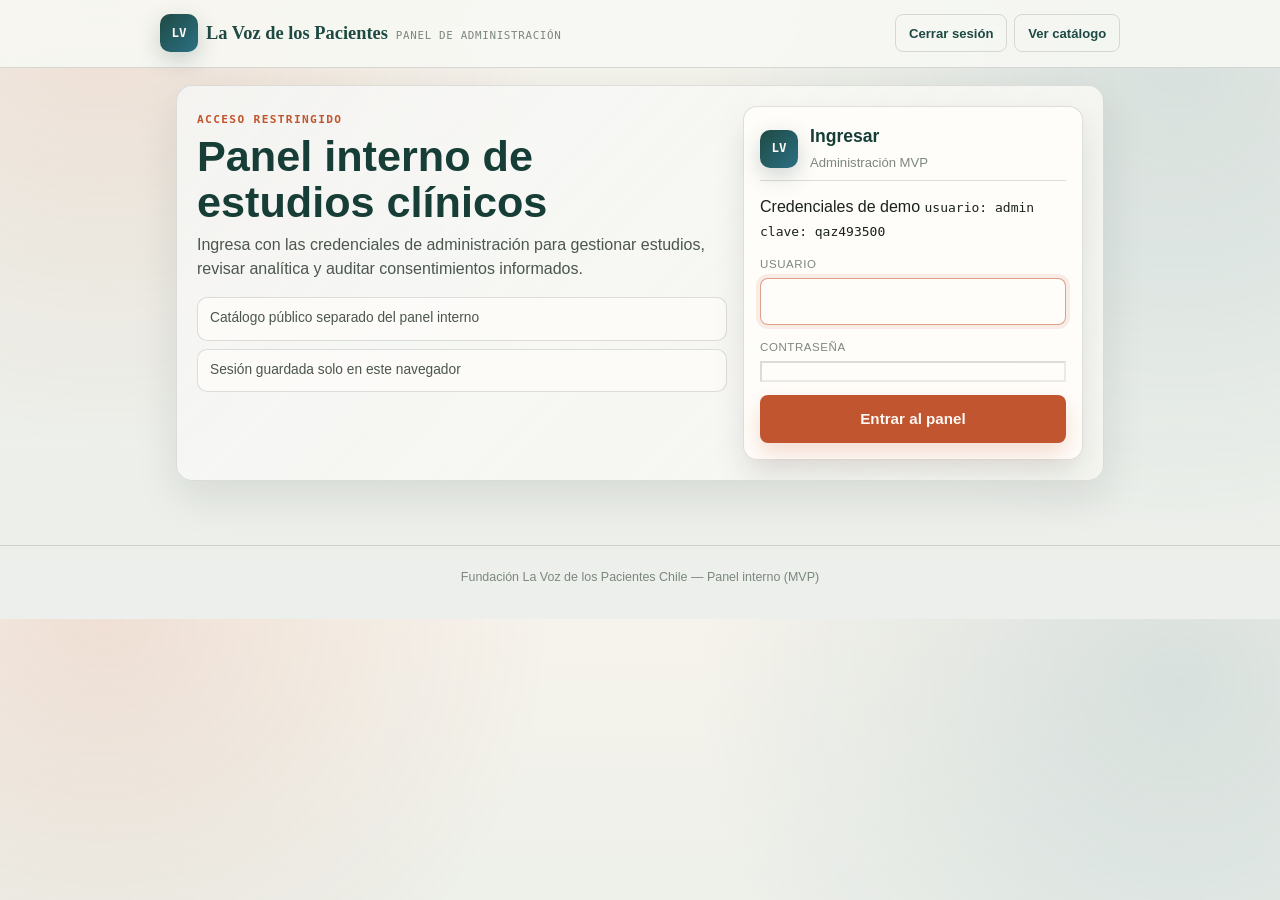
==== commit f71dbfb1: "Muestra credenciales demo solo en acceso admin" ====
--- a/admin.html
+++ b/admin.html
@@ -47,6 +47,11 @@
           <strong>Ingresar</strong>
           <span>Administración MVP</span>
         </div>
+      </div>
+      <div class="demo-credentials" aria-label="Credenciales de demo">
+        <span>Credenciales de demo</span>
+        <code>usuario: admin</code>
+        <code>clave: qaz493500</code>
       </div>
       <div class="field">
         <label for="login-usuario">Usuario</label>
--- a/css/refresh.css
+++ b/css/refresh.css
@@ -10,9 +10,8 @@
   backdrop-filter: blur(16px);
 }
 
-.brand {
-  align-items: center;
-}
+.brand, .header-actions { align-items: center; }
+.header-actions { display: flex; gap: 0.45rem; flex-wrap: wrap; justify-content: flex-end; }
 
 .brand-mark {
   width: 38px;
@@ -36,15 +35,11 @@
   min-width: 0;
 }
 
-@media (min-width: 520px) {
-  .brand-mark { display: inline-flex; }
-}
-
-.catalog-container {
-  padding-top: 1rem;
-}
-
-.catalog-hero {
+@media (min-width: 520px) { .brand-mark { display: inline-flex; } }
+
+.catalog-container { padding-top: 1rem; }
+
+.catalog-hero, .detail-hero, .admin-hero, .login-shell {
   display: grid;
   grid-template-columns: 1fr;
   gap: 1rem;
@@ -54,21 +49,19 @@
   border: 1px solid rgba(27, 33, 29, 0.12);
   border-radius: 16px;
   background:
-    linear-gradient(135deg, rgba(255, 255, 255, 0.74), rgba(248, 249, 244, 0.88)),
+    linear-gradient(135deg, rgba(255, 255, 255, 0.76), rgba(248, 249, 244, 0.90)),
     linear-gradient(135deg, rgba(31, 74, 67, 0.14), rgba(193, 85, 47, 0.10));
   box-shadow: 0 16px 44px rgba(20, 30, 25, 0.10);
   overflow: hidden;
 }
 
 @media (min-width: 760px) {
-  .catalog-hero {
-    grid-template-columns: minmax(0, 1fr) 240px;
-    padding: 1.25rem;
-  }
-}
-
-.catalog-hero h1,
-.detail-hero h1 {
+  .catalog-hero { grid-template-columns: minmax(0, 1fr) 240px; padding: 1.25rem; }
+  .detail-hero { grid-template-columns: minmax(0, 1fr) 260px; }
+  .admin-hero, .login-shell { grid-template-columns: minmax(0, 1fr) 340px; padding: 1.25rem; }
+}
+
+.catalog-hero h1, .detail-hero h1, .admin-hero h1, .login-shell h1 {
   font-family: var(--font-body);
   font-weight: 800;
   letter-spacing: 0;
@@ -78,105 +71,66 @@
   margin-top: 0.25rem;
 }
 
-.hero-actions {
-  display: flex;
-  gap: 0.65rem;
-  flex-wrap: wrap;
-  margin-top: 1rem;
-}
-
-.hero-panel {
-  min-height: 210px;
+.hero-actions { display: flex; gap: 0.65rem; flex-wrap: wrap; margin-top: 1rem; }
+
+.hero-panel, .detail-side, .admin-hero-card {
   border-radius: 14px;
   padding: 1rem;
   color: #fff8f4;
   background:
     linear-gradient(150deg, rgba(31, 74, 67, 0.96), rgba(43, 112, 132, 0.94)),
     repeating-linear-gradient(135deg, rgba(255,255,255,0.12) 0 1px, transparent 1px 12px);
-  display: flex;
-  flex-direction: column;
-  justify-content: space-between;
   box-shadow: 0 16px 32px rgba(31, 74, 67, 0.22);
 }
 
-.hero-panel-top,
-.card-footer,
-.section-heading,
-.journey-strip {
-  display: flex;
-  align-items: center;
-}
-
-.hero-panel-top {
-  gap: 0.45rem;
-  font-size: 0.78rem;
-  color: rgba(255, 248, 244, 0.78);
-}
-
-.pulse-dot {
-  width: 9px;
-  height: 9px;
-  border-radius: 999px;
-  background: #7ce0a0;
-  box-shadow: 0 0 0 6px rgba(124, 224, 160, 0.16);
-}
-
-.hero-panel-main {
-  font-size: 4.2rem;
-  line-height: 0.95;
-  font-weight: 850;
-}
-
-.hero-panel-label,
-.hero-mini-grid span {
-  color: rgba(255, 248, 244, 0.72);
-}
-
-.hero-mini-grid {
+.hero-panel { min-height: 210px; display: flex; flex-direction: column; justify-content: space-between; }
+.hero-panel-top, .card-footer, .section-heading, .journey-strip { display: flex; align-items: center; }
+.hero-panel-top { gap: 0.45rem; font-size: 0.78rem; color: rgba(255, 248, 244, 0.78); }
+.pulse-dot { width: 9px; height: 9px; border-radius: 999px; background: #7ce0a0; box-shadow: 0 0 0 6px rgba(124, 224, 160, 0.16); }
+.hero-panel-main { font-size: 4.2rem; line-height: 0.95; font-weight: 850; }
+.hero-panel-label, .hero-mini-grid span { color: rgba(255, 248, 244, 0.72); }
+.hero-mini-grid { display: grid; grid-template-columns: 1fr 1fr; gap: 0.6rem; }
+.hero-mini-grid div { border-top: 1px solid rgba(255, 255, 255, 0.18); padding-top: 0.65rem; }
+.hero-mini-grid strong { display: block; font-size: 1.25rem; }
+
+.stats-row, .analytics-grid, .category-strip {
   display: grid;
-  grid-template-columns: 1fr 1fr;
-  gap: 0.6rem;
-}
-
-.hero-mini-grid div {
-  border-top: 1px solid rgba(255, 255, 255, 0.18);
-  padding-top: 0.65rem;
-}
-
-.hero-mini-grid strong {
-  display: block;
-  font-size: 1.25rem;
-}
-
-.stats-row {
-  display: grid;
-  grid-template-columns: repeat(3, 1fr);
   gap: 0.7rem;
   margin-bottom: 0.95rem;
 }
-
-.stat-card {
+.stats-row { grid-template-columns: repeat(3, 1fr); }
+.analytics-grid { grid-template-columns: repeat(4, 1fr); }
+.category-strip { grid-template-columns: repeat(2, minmax(0, 1fr)); }
+
+.stat-card, .analytics-card, .category-card {
   border: 1px solid var(--line);
   border-radius: 12px;
-  background: rgba(248, 249, 244, 0.82);
+  background: rgba(248, 249, 244, 0.86);
   padding: 0.85rem;
   box-shadow: 0 8px 24px rgba(20, 30, 25, 0.06);
 }
 
-.stat-label {
+.category-card {
+  text-align: left;
+  cursor: pointer;
+  color: var(--ink);
+  transition: transform 0.16s ease, border-color 0.16s ease;
+}
+.category-card:hover { transform: translateY(-2px); border-color: rgba(193, 85, 47, 0.34); }
+.category-card span, .stat-label, .analytics-card span {
   display: block;
   color: var(--ink-faint);
   font-size: 0.72rem;
   text-transform: uppercase;
   letter-spacing: 0.05em;
 }
-
-.stat-card strong {
+.category-card strong, .stat-card strong, .analytics-card strong {
   display: block;
   margin-top: 0.15rem;
   font-size: 1.65rem;
   color: #173d37;
 }
+.category-card small { display: block; color: var(--ink-soft); margin-top: 0.25rem; }
 
 .filters-panel {
   border: 1px solid var(--line);
@@ -186,61 +140,27 @@
   box-shadow: 0 10px 28px rgba(20, 30, 25, 0.07);
 }
 
-.search-box input,
-select,
-input[type="text"],
-input[type="search"],
-textarea {
+.search-box input, select, input[type="text"], input[type="password"], input[type="search"], textarea {
   background: #fffdfa;
   border-color: rgba(27, 33, 29, 0.13);
 }
-
-.search-box input:focus,
-select:focus,
-input:focus,
-textarea:focus {
+.search-box input:focus, select:focus, input:focus, textarea:focus {
   border-color: rgba(193, 85, 47, 0.55);
   box-shadow: 0 0 0 4px rgba(193, 85, 47, 0.10);
   outline: none;
 }
 
-.chip {
-  min-height: 36px;
-  border-radius: 9px;
-  font-weight: 700;
-}
-
-.chip[aria-pressed="true"] {
-  background: #173d37;
-  box-shadow: 0 8px 18px rgba(31, 74, 67, 0.18);
-}
-
-.section-heading {
-  justify-content: space-between;
-  gap: 1rem;
-  margin: 1.25rem 0 0.75rem;
-}
-
-.section-heading h2 {
-  font-family: var(--font-body);
-  font-size: 1.2rem;
-  font-weight: 800;
-  color: #173d37;
-  margin: 0;
-}
-
-.result-count {
-  margin: 0;
-  font-weight: 700;
-}
-
-.study-grid {
-  gap: 1rem;
-}
+.chip { min-height: 36px; border-radius: 9px; font-weight: 700; }
+.chip[aria-pressed="true"] { background: #173d37; box-shadow: 0 8px 18px rgba(31, 74, 67, 0.18); }
+
+.section-heading { justify-content: space-between; gap: 1rem; margin: 1.25rem 0 0.75rem; }
+.section-heading h2 { font-family: var(--font-body); font-size: 1.2rem; font-weight: 800; color: #173d37; margin: 0; }
+.result-count { margin: 0; font-weight: 700; }
+.study-grid { gap: 1rem; }
 
 .study-card {
   position: relative;
-  min-height: 330px;
+  min-height: 350px;
   border-radius: 14px;
   padding: 0.95rem;
   overflow: hidden;
@@ -248,259 +168,72 @@
   box-shadow: 0 10px 30px rgba(20, 30, 25, 0.08);
   transition: transform 0.16s ease, box-shadow 0.16s ease, border-color 0.16s ease;
 }
-
-.study-card:hover {
-  transform: translateY(-3px);
-  border-color: rgba(193, 85, 47, 0.36);
-  box-shadow: 0 18px 44px rgba(20, 30, 25, 0.14);
-}
-
-.study-card::before {
-  content: "";
-  position: absolute;
-  inset: 0 0 auto 0;
-  height: 5px;
-  background: linear-gradient(90deg, var(--primary), #2b7084, var(--accent));
-}
-
-.card-visual {
-  width: 54px;
-  height: 54px;
-  border-radius: 14px;
-  display: flex;
-  align-items: center;
-  justify-content: center;
-  background: linear-gradient(135deg, rgba(31, 74, 67, 0.12), rgba(43, 112, 132, 0.18));
-  color: #173d37;
-  font-family: var(--font-mono);
-  font-weight: 900;
-}
-
-.study-card .top-row {
-  align-items: center;
-}
-
-.card-phase {
-  font-family: var(--font-mono);
-  font-size: 0.72rem;
-  color: var(--ink-faint);
-}
-
-.study-card h3 {
-  font-family: var(--font-body);
-  font-size: 1.02rem;
-  line-height: 1.25;
-  color: var(--ink);
-}
-
-.card-description {
-  margin: 0;
-  color: var(--ink-soft);
-  font-size: 0.88rem;
-}
-
-.card-meta-list {
-  display: grid;
-  gap: 0.45rem;
-  margin-top: auto;
-}
-
-.card-meta-list div {
-  display: grid;
-  grid-template-columns: 86px 1fr;
-  gap: 0.5rem;
-  align-items: baseline;
-  padding-top: 0.45rem;
-  border-top: 1px solid rgba(27, 33, 29, 0.08);
-}
-
-.card-meta-list span {
-  color: var(--ink-faint);
-  font-size: 0.72rem;
-}
-
-.card-meta-list strong {
-  color: var(--ink);
-  font-size: 0.82rem;
-}
-
-.card-footer {
-  justify-content: space-between;
-  gap: 0.75rem;
-  color: var(--ink-faint);
-  font-size: 0.78rem;
-}
-
-.card-footer strong {
-  color: var(--accent);
-  white-space: nowrap;
-}
-
-.detail-hero {
-  display: grid;
-  gap: 1rem;
-  margin-bottom: 1rem;
-  padding: 1rem;
-  border-radius: 16px;
-  border: 1px solid var(--line);
-  background: rgba(248, 249, 244, 0.9);
-  box-shadow: 0 16px 44px rgba(20, 30, 25, 0.10);
-}
-
-@media (min-width: 760px) {
-  .detail-hero { grid-template-columns: minmax(0, 1fr) 260px; }
-}
-
-.detail-side {
-  border-radius: 14px;
-  background: #173d37;
-  color: #fff8f4;
-  padding: 1rem;
-}
-
-.detail-side-label {
-  display: block;
-  font-family: var(--font-mono);
-  font-size: 0.72rem;
-  text-transform: uppercase;
-  color: rgba(255, 248, 244, 0.68);
-}
-
-.detail-side strong {
-  display: block;
-  margin: 0.25rem 0 0.5rem;
-  font-size: 1.5rem;
-}
-
-.detail-side p {
-  margin: 0;
-  color: rgba(255, 248, 244, 0.76);
-}
-
-.journey-strip {
-  justify-content: space-between;
-  gap: 0.65rem;
-  margin-bottom: 1rem;
-  overflow-x: auto;
-}
-
-.journey-strip div {
-  flex: 1 0 180px;
-  display: flex;
-  align-items: center;
-  gap: 0.55rem;
-  padding: 0.75rem;
-  border-radius: 12px;
-  border: 1px solid var(--line);
-  background: rgba(255, 253, 250, 0.9);
-}
-
-.journey-strip span {
-  width: 28px;
-  height: 28px;
-  border-radius: 8px;
-  display: inline-flex;
-  align-items: center;
-  justify-content: center;
-  background: var(--accent);
-  color: #fff8f4;
-  font-weight: 800;
-}
-
-.journey-strip strong {
-  font-size: 0.88rem;
-}
-
-.detail-grid {
-  display: grid;
-  gap: 0.9rem;
-}
-
-@media (min-width: 760px) {
-  .detail-grid { grid-template-columns: 0.85fr 1.15fr; }
-}
-
-.detail-block {
-  border-radius: 14px;
-  background: rgba(255, 253, 250, 0.92);
-  box-shadow: 0 8px 24px rgba(20, 30, 25, 0.06);
-}
-
-.detail-block-highlight {
-  border-color: rgba(193, 85, 47, 0.28);
-}
-
-.criteria-list {
-  list-style: none;
-  padding-left: 0;
-}
-
-.criteria-list li {
-  position: relative;
-  padding: 0.55rem 0 0.55rem 1.9rem;
-  border-bottom: 1px solid rgba(27, 33, 29, 0.08);
-}
-
+.study-card:hover { transform: translateY(-3px); border-color: rgba(193, 85, 47, 0.36); box-shadow: 0 18px 44px rgba(20, 30, 25, 0.14); }
+.study-card::before { content: ""; position: absolute; inset: 0 0 auto 0; height: 5px; background: linear-gradient(90deg, var(--primary), #2b7084, var(--accent)); }
+.card-visual { width: 54px; height: 54px; border-radius: 14px; display: flex; align-items: center; justify-content: center; background: linear-gradient(135deg, rgba(31, 74, 67, 0.12), rgba(43, 112, 132, 0.18)); color: #173d37; font-family: var(--font-mono); font-weight: 900; }
+.study-card .top-row { align-items: center; }
+.card-phase, .category-tag { font-family: var(--font-mono); font-size: 0.72rem; color: var(--ink-faint); }
+.category-tag { color: var(--accent); font-weight: 800; text-transform: uppercase; letter-spacing: 0.06em; }
+.study-card h3 { font-family: var(--font-body); font-size: 1.02rem; line-height: 1.25; color: var(--ink); }
+.card-description { margin: 0; color: var(--ink-soft); font-size: 0.88rem; }
+.card-meta-list { display: grid; gap: 0.45rem; margin-top: auto; }
+.card-meta-list div { display: grid; grid-template-columns: 86px 1fr; gap: 0.5rem; align-items: baseline; padding-top: 0.45rem; border-top: 1px solid rgba(27, 33, 29, 0.08); }
+.card-meta-list span { color: var(--ink-faint); font-size: 0.72rem; }
+.card-meta-list strong { color: var(--ink); font-size: 0.82rem; }
+.card-footer { justify-content: space-between; gap: 0.75rem; color: var(--ink-faint); font-size: 0.78rem; }
+.card-footer strong { color: var(--accent); white-space: nowrap; }
+
+.detail-side strong, .admin-hero-card strong { display: block; margin: 0.25rem 0 0.5rem; font-size: 1.5rem; }
+.detail-side-label, .admin-hero-card span { display: block; font-family: var(--font-mono); font-size: 0.72rem; text-transform: uppercase; color: rgba(255, 248, 244, 0.68); }
+.detail-side p { margin: 0; color: rgba(255, 248, 244, 0.76); }
+.journey-strip { justify-content: space-between; gap: 0.65rem; margin-bottom: 1rem; overflow-x: auto; }
+.journey-strip div { flex: 1 0 180px; display: flex; align-items: center; gap: 0.55rem; padding: 0.75rem; border-radius: 12px; border: 1px solid var(--line); background: rgba(255, 253, 250, 0.9); }
+.journey-strip span { width: 28px; height: 28px; border-radius: 8px; display: inline-flex; align-items: center; justify-content: center; background: var(--accent); color: #fff8f4; font-weight: 800; }
+.journey-strip strong { font-size: 0.88rem; }
+.detail-grid { display: grid; gap: 0.9rem; }
+@media (min-width: 760px) { .detail-grid { grid-template-columns: 0.85fr 1.15fr; } }
+.detail-block { border-radius: 14px; background: rgba(255, 253, 250, 0.92); box-shadow: 0 8px 24px rgba(20, 30, 25, 0.06); }
+.detail-block-highlight { border-color: rgba(193, 85, 47, 0.28); }
+.criteria-list { list-style: none; padding-left: 0; }
+.criteria-list li { position: relative; padding: 0.55rem 0 0.55rem 1.9rem; border-bottom: 1px solid rgba(27, 33, 29, 0.08); }
 .criteria-list li:last-child { border-bottom: 0; }
-
-.criteria-list li::before {
-  content: "";
-  position: absolute;
-  left: 0;
-  top: 0.72rem;
-  width: 12px;
-  height: 12px;
-  border-radius: 4px;
-  background: linear-gradient(135deg, var(--primary), #2b7084);
-}
-
-.modal {
-  border: 1px solid rgba(255, 255, 255, 0.24);
-}
-
-.btn-accent {
-  box-shadow: 0 10px 22px rgba(193, 85, 47, 0.20);
-}
+.criteria-list li::before { content: ""; position: absolute; left: 0; top: 0.72rem; width: 12px; height: 12px; border-radius: 4px; background: linear-gradient(135deg, var(--primary), #2b7084); }
+
+.login-card { background: rgba(255, 253, 250, 0.94); border: 1px solid var(--line); border-radius: 14px; padding: 1rem; box-shadow: 0 16px 32px rgba(20, 30, 25, 0.10); display: grid; gap: 0.85rem; }
+.login-card-header { display: flex; gap: 0.75rem; align-items: center; padding-bottom: 0.4rem; border-bottom: 1px solid var(--line); }
+.login-card-header strong { display: block; font-size: 1.1rem; color: #173d37; }
+.login-card-header span:not(.brand-mark) { color: var(--ink-faint); font-size: 0.82rem; }
+.login-mark { display: inline-flex; }
+.login-assurance { display: grid; gap: 0.5rem; margin-top: 1rem; }
+.login-assurance span { padding: 0.65rem 0.75rem; border: 1px solid var(--line); border-radius: 10px; background: rgba(255, 253, 250, 0.74); color: var(--ink-soft); font-size: 0.86rem; }
+.login-error { margin: 0; color: #a43f21; font-weight: 700; font-size: 0.86rem; }
+
+.admin-table-wrap { box-shadow: 0 10px 28px rgba(20, 30, 25, 0.07); }
+table.admin-table th { background: rgba(31, 74, 67, 0.05); }
+table.admin-table small { color: var(--ink-faint); }
+.consent-record-grid { display: grid; grid-template-columns: 1fr 1fr; gap: 0.7rem; margin-bottom: 0.9rem; }
+.consent-record-grid div, .consent-record-study, .signature-preview { border: 1px solid var(--line); border-radius: 10px; padding: 0.75rem; background: var(--paper-raised); }
+.consent-record-grid span, .consent-record-study span, .signature-preview span { display: block; color: var(--ink-faint); font-size: 0.72rem; text-transform: uppercase; letter-spacing: 0.05em; }
+.consent-record-grid strong, .consent-record-study strong { display: block; margin-top: 0.2rem; }
+.signature-preview { margin-top: 0.9rem; }
+.signature-preview img { width: 100%; max-height: 180px; object-fit: contain; margin-top: 0.5rem; background: #fff; border-radius: 8px; border: 1px dashed var(--line); }
+
+.modal { border: 1px solid rgba(255, 255, 255, 0.24); }
+.btn-accent { box-shadow: 0 10px 22px rgba(193, 85, 47, 0.20); }
 
 @media (max-width: 620px) {
-  .stats-row { grid-template-columns: 1fr; }
+  .stats-row, .analytics-grid, .category-strip { grid-template-columns: 1fr; }
   .filters .filter-row { grid-template-columns: 1fr; }
-  .catalog-hero { border-radius: 12px; }
+  .catalog-hero, .login-shell { border-radius: 12px; }
   .hero-actions .btn { width: 100%; }
   .section-heading { align-items: flex-start; flex-direction: column; }
   .study-card { min-height: 0; }
+  .consent-record-grid { grid-template-columns: 1fr; }
 }
 
 @media (prefers-color-scheme: dark) {
-  body {
-    background:
-      radial-gradient(circle at 8% 0%, rgba(226, 137, 94, 0.12), transparent 28rem),
-      radial-gradient(circle at 92% 10%, rgba(116, 194, 176, 0.12), transparent 30rem),
-      var(--paper);
-  }
-  .app-header,
-  .catalog-hero,
-  .filters-panel,
-  .stat-card,
-  .study-card,
-  .detail-hero,
-  .detail-block,
-  .journey-strip div {
-    background-color: rgba(26, 40, 35, 0.92);
-  }
-  .catalog-hero h1,
-  .detail-hero h1,
-  .section-heading h2,
-  .stat-card strong,
-  .card-visual,
-  .study-card h3 {
-    color: var(--ink);
-  }
-  .search-box input,
-  select,
-  input[type="text"],
-  input[type="search"],
-  textarea {
-    background: #17231f;
-  }
-}
+  body { background: radial-gradient(circle at 8% 0%, rgba(226, 137, 94, 0.12), transparent 28rem), radial-gradient(circle at 92% 10%, rgba(116, 194, 176, 0.12), transparent 30rem), var(--paper); }
+  .app-header, .catalog-hero, .filters-panel, .stat-card, .analytics-card, .category-card, .study-card, .detail-hero, .detail-block, .journey-strip div, .login-shell, .login-card, .login-assurance span, .consent-record-grid div, .consent-record-study, .signature-preview { background-color: rgba(26, 40, 35, 0.92); }
+  .catalog-hero h1, .detail-hero h1, .admin-hero h1, .login-shell h1, .section-heading h2, .stat-card strong, .analytics-card strong, .category-card strong, .card-visual, .study-card h3, .login-card-header strong { color: var(--ink); }
+  .search-box input, select, input[type="text"], input[type="password"], input[type="search"], textarea { background: #17231f; }
+}
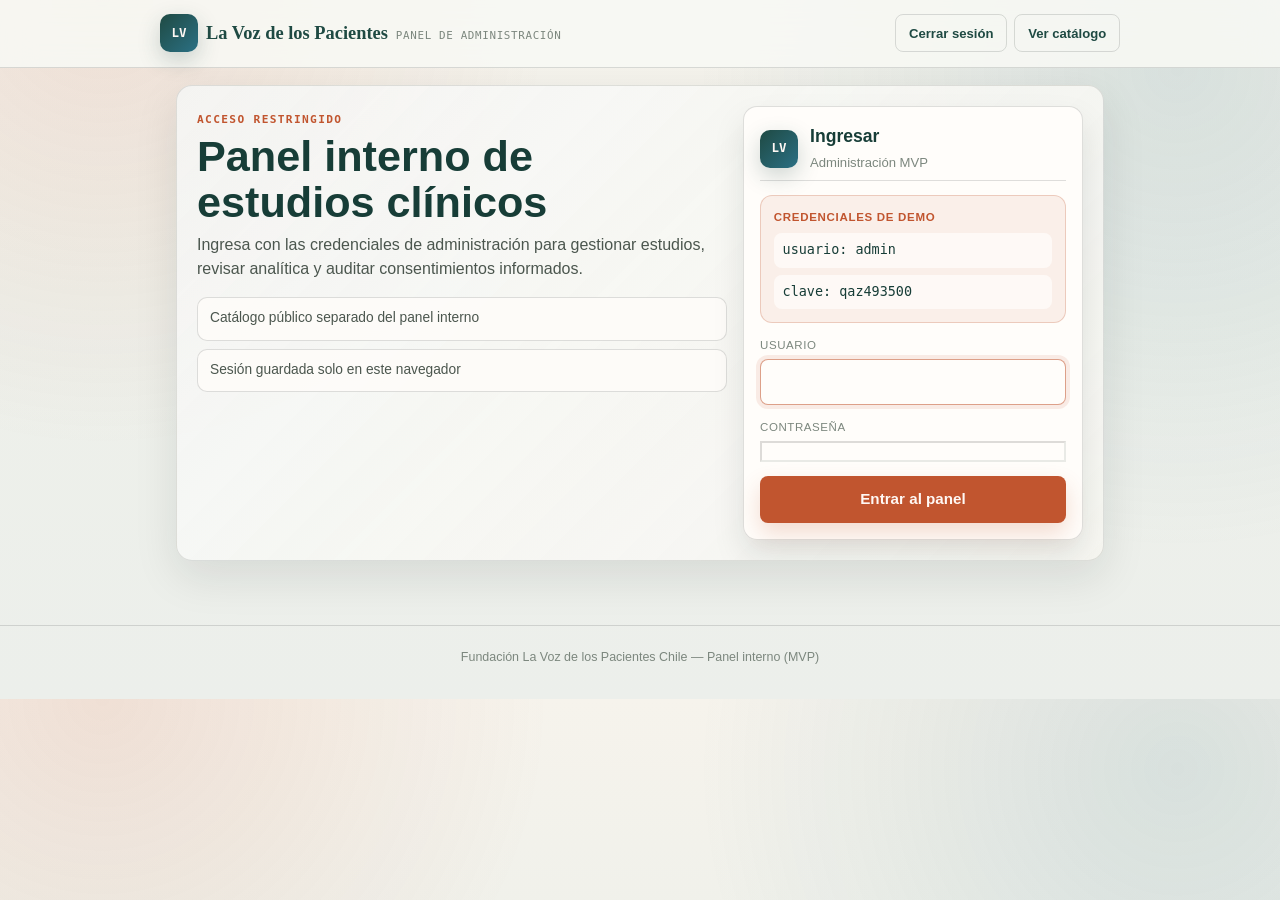
==== commit bd4f8f1f: "Agrega país editable en administración" ====
--- a/admin.html
+++ b/admin.html
@@ -72,7 +72,7 @@
     <div>
       <span class="eyebrow">Panel interno · Fundación</span>
       <h1>Administrar estudios clínicos</h1>
-      <p class="lede">Gestiona el catálogo, monitorea interés de pacientes y revisa los consentimientos informados registrados en este navegador.</p>
+      <p class="lede">Gestiona el catálogo regional, monitorea interés de pacientes y revisa los consentimientos informados registrados en este navegador.</p>
     </div>
     <div class="admin-hero-card">
       <span>Sesión activa</span>
@@ -114,7 +114,11 @@
       <input type="text" id="f-centro" required>
     </div>
     <div class="field">
-      <label for="f-comuna">Comuna</label>
+      <label for="f-pais">País</label>
+      <input type="text" id="f-pais" placeholder="Ej: Chile" required>
+    </div>
+    <div class="field">
+      <label for="f-comuna">Ciudad / comuna</label>
       <input type="text" id="f-comuna" required>
     </div>
     <div class="field">
@@ -148,10 +152,11 @@
       <thead>
         <tr>
           <th>Título</th>
+          <th>País</th>
           <th>Tipo</th>
           <th>Categoría</th>
           <th>Estado</th>
-          <th>Comuna</th>
+          <th>Ciudad</th>
           <th>Actualizado</th>
           <th></th>
         </tr>
--- a/css/refresh.css
+++ b/css/refresh.css
@@ -206,6 +206,9 @@
 .login-mark { display: inline-flex; }
 .login-assurance { display: grid; gap: 0.5rem; margin-top: 1rem; }
 .login-assurance span { padding: 0.65rem 0.75rem; border: 1px solid var(--line); border-radius: 10px; background: rgba(255, 253, 250, 0.74); color: var(--ink-soft); font-size: 0.86rem; }
+.demo-credentials { display: grid; gap: 0.45rem; padding: 0.8rem; border: 1px solid rgba(193, 85, 47, 0.24); border-radius: 12px; background: rgba(193, 85, 47, 0.08); }
+.demo-credentials span { color: var(--accent); font-size: 0.72rem; font-weight: 800; text-transform: uppercase; letter-spacing: 0.06em; }
+.demo-credentials code { display: block; padding: 0.45rem 0.55rem; border-radius: 8px; background: rgba(255, 253, 250, 0.78); color: #173d37; font-family: var(--font-mono); font-size: 0.84rem; white-space: normal; word-break: break-word; }
 .login-error { margin: 0; color: #a43f21; font-weight: 700; font-size: 0.86rem; }
 
 .admin-table-wrap { box-shadow: 0 10px 28px rgba(20, 30, 25, 0.07); }
@@ -233,7 +236,7 @@
 
 @media (prefers-color-scheme: dark) {
   body { background: radial-gradient(circle at 8% 0%, rgba(226, 137, 94, 0.12), transparent 28rem), radial-gradient(circle at 92% 10%, rgba(116, 194, 176, 0.12), transparent 30rem), var(--paper); }
-  .app-header, .catalog-hero, .filters-panel, .stat-card, .analytics-card, .category-card, .study-card, .detail-hero, .detail-block, .journey-strip div, .login-shell, .login-card, .login-assurance span, .consent-record-grid div, .consent-record-study, .signature-preview { background-color: rgba(26, 40, 35, 0.92); }
-  .catalog-hero h1, .detail-hero h1, .admin-hero h1, .login-shell h1, .section-heading h2, .stat-card strong, .analytics-card strong, .category-card strong, .card-visual, .study-card h3, .login-card-header strong { color: var(--ink); }
+  .app-header, .catalog-hero, .filters-panel, .stat-card, .analytics-card, .category-card, .study-card, .detail-hero, .detail-block, .journey-strip div, .login-shell, .login-card, .login-assurance span, .demo-credentials code, .consent-record-grid div, .consent-record-study, .signature-preview { background-color: rgba(26, 40, 35, 0.92); }
+  .catalog-hero h1, .detail-hero h1, .admin-hero h1, .login-shell h1, .section-heading h2, .stat-card strong, .analytics-card strong, .category-card strong, .card-visual, .study-card h3, .login-card-header strong, .demo-credentials code { color: var(--ink); }
   .search-box input, select, input[type="text"], input[type="password"], input[type="search"], textarea { background: #17231f; }
 }
